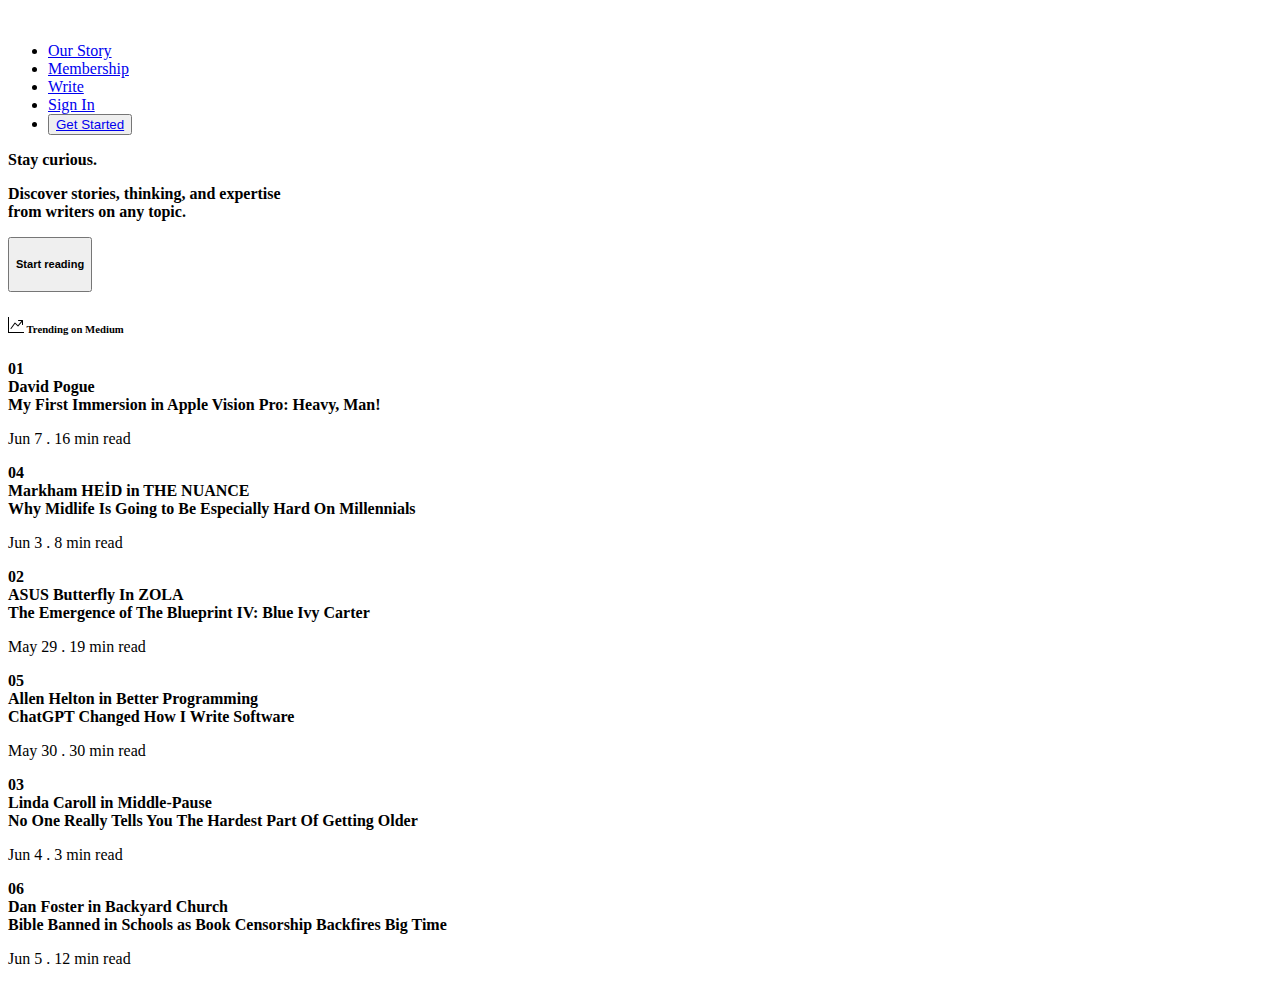
==== index.html @ 82dbeac1 "degisikligi sildim" ====
<!DOCTYPE html>
<html lang="en">
<head>
    <meta charset="UTF-8">
    <meta http-equiv="X-UA-Compatible" content="IE=edge">
    <meta name="viewport" content="width=device-width, initial-scale=1.0">
    <title>Document</title>
    <link href="https://cdn.jsdelivr.net/npm/bootstrap@5.3.0/dist/css/bootstrap.min.css" rel="stylesheet" integrity="sha384-9ndCyUaIbzAi2FUVXJi0CjmCapSmO7SnpJef0486qhLnuZ2cdeRhO02iuK6FUUVM" crossorigin="anonymous">
    <link rel="stylesheet" href="style.css">
    <link rel="stylesheet" href="https://cdn.jsdelivr.net/npm/bootstrap-icons@1.10.5/font/bootstrap-icons.css">
</head>
<body>
    <div class="main bg-warning">
        <nav class="navbar navbar-expand-lg bg-warning">
            <div class=" navbardiv container-fluid">
                <img class="myimg" src="/img/mediumlogo.png" alt="">
              <div class="  collapse navbar-collapse" id="navbarNav">
                <ul class="navbar-nav ms-auto mb-2 mb-lg-0">
                  <li class="nav-item">
                    <a class="nav-link" href="#">Our Story</a>
                  </li>
                  <li class="nav-item">
                    <a class="nav-link" href="#">Membership</a>
                  </li>
                  <li class="nav-item">
                    <a class="nav-link" href="#">Write</a>
                  </li>
                  <li class="nav-item">
                    <a class="nav-link" href="#">Sign In</a>
                  </li>
                  <li class="nav-item">
                    <button class="box1"><a class="nav-link text-white" href="#">Get Started</a></button>
                  </li>
                </ul>
              </div>
              
            </div>
          </nav>
          <div class="block"></div>

          <div class="container mt-5">
            <div class="row">
                <div class="col-6 staycol">
                    <p class="bigp"><b> Stay curious.</b></p>
                    <p class="littlep"><b> Discover stories, thinking, and expertise <br> from writers on any topic.</b></p>
                    <button class="box2">
                        <h5 class="starth5">Start reading</h5>
                    </button>
                </div>
            </div>
          </div>
    </div>
    <div class="block"></div>

    <div class="container mt-4">
        <h6><b><svg xmlns="http://www.w3.org/2000/svg" width="16" height="16" fill="currentColor" class="bi bi-graph-up-arrow" viewBox="0 0 16 16">
            <path fill-rule="evenodd" d="M0 0h1v15h15v1H0V0Zm10 3.5a.5.5 0 0 1 .5-.5h4a.5.5 0 0 1 .5.5v4a.5.5 0 0 1-1 0V4.9l-3.613 4.417a.5.5 0 0 1-.74.037L7.06 6.767l-3.656 5.027a.5.5 0 0 1-.808-.588l4-5.5a.5.5 0 0 1 .758-.06l2.609 2.61L13.445 4H10.5a.5.5 0 0 1-.5-.5Z"/>
          </svg> Trending on Medium</b></h6>
          <div class="row mt-3">
            <div class="col-4">
                <div class="box3">
                <div class="number"><b class="numbers">01</b></div>
                <div class="information">
                    <b class="nameb mb-3">David Pogue</b> <br>
                    <b class="">My First Immersion in Apple Vision Pro: Heavy, Man!</b>
                    <p class="date mt-2">Jun 7 . 16 min read</p>                                                  
                 </div>
                </div>
                <div class="box3">
                    <div class="number"><b class="numbers">04</b></div>
                    <div class="information">
                        <b class="nameb mb-3">Markham HEİD in THE NUANCE</b> <br>
                        <b class="">Why Midlife Is Going to Be Especially Hard On Millennials</b>
                        <p class="date mt-2">Jun 3 . 8 min read</p>                                                  
                     </div>
                    </div>
                </div>
                <div class="col-4">
                    <div class="box3">
                    <div class="number"><b class="numbers">02</b></div>
                    <div class="information">
                        <b class="nameb mb-3">ASUS Butterfly In ZOLA</b> <br>
                        <b class="">The Emergence of The Blueprint IV: Blue Ivy Carter</b>
                        <p class="date mt-2">May 29 . 19 min read</p>                                                  
                     </div>
                    </div>
                    <div class="box3">
                        <div class="number"><b class="numbers">05</b></div>
                        <div class="information">
                            <b class="nameb mb-3">Allen Helton
                                in
                                Better Programming</b> <br>
                            <b class="">ChatGPT Changed How I Write Software</b>
                            <p class="date mt-2">May 30 . 30 min read</p>                                                  
                         </div>
                        </div>
                    </div>
                    <div class="col-4">
                        <div class="box3">
                        <div class="number"><b class="numbers">03</b></div>
                        <div class="information">
                            <b class="nameb mb-3">Linda Caroll in Middle-Pause</b> <br>
                            <b class="">No One Really Tells You The Hardest Part Of Getting Older</b>
                            <p class="date mt-2">Jun 4 . 3 min read</p>                                                  
                         </div>
                        </div>
                        <div class="box3">
                            <div class="number"><b class="numbers">06</b></div>
                            <div class="information">
                                <b class="nameb mb-3">Dan Foster in Backyard Church</b> <br>
                                <b class="">Bible Banned in Schools as Book Censorship Backfires Big Time</b>
                                <p class="date mt-2">Jun 5 . 12 min read</p>                                                  
                             </div>
                            </div>
                        </div>
                

            </div>
          </div>
    <div class="block2"></div>

<div class="container endpart">
    <div class="row">
        <div class="col-8">
            <div class="row">
                <div class="col-8">
                    <!-- card icerik -->
                </div>
                <div class="col-4">
                    <!-- card img -->
                </div>
            </div>
        </div>
        <div class="col-4">
            <!-- sağ taraf -->
        </div>
    <!-- <div class="row endrow">
        <div class="col-8">
            <div class="row">
                <div class="col-8">
                    <p><b>David Pogue</b></p>
            <h4>My First Immersion in Apple Vision Pro: Heavy, Man!</h4>
            <p>This morning, I spent half an hour trying the Apple Vision Pro headset. Here’s the punch line: This is one freaking mind-...</p>
            <p class="date2">Jun 5 . 5 min read .</p>
                </div>
                <div class="col-4">
                    <img class="myimg2" src="/img/1_9Ptr0j3f7qdkuzr2-ZXPNQ.png" alt="">
                </div>
            </div>
        </div>
    </div>
    <div class="row endrow">
        <div class="col-8">
            <div class="row">
                <div class="col-8">
                    <p><b>
                        The Conversation U.S.
                        in
                        The Conversation</b></p>
            <h4>‘Across the Spider-Verse’ and the Latino legacy of Spider-Man</h4>
            <p>Latino characters have traditionally been underrepresented in mainstream comics. But Spider-Man’s backstory makes him...</p>
            <p class="date2">Jun 5 . 5 min read .</p>
                </div>
                <div class="col-4">
                    <img class="myimg2" src="/img/0_5p1Zh7jaZA_1yNiC.png" alt="">
                </div>
            </div>
        </div>
    </div>
    <div class="row endrow">
        <div class="col-8">
            <div class="row">
                <div class="col-8">
                    <p><b>Savala Nolan</b></p>
            <h4>In Praise of the Low-Key Summer</h4>
            <p>My fomo peaks this time of year, as the days get long and school lets out. I’ve always felt pressure to live my life during...</p>
            <p class="date2">Jun 5 . 5 min read .</p>
                </div>
                <div class="col-4">
                    <img class="myimg2" src="/img/savala.jpg" alt="">
                </div>
            </div>
        </div>
    </div>
    <div class="row endrow">
        <div class="col-8">
            <div class="row">
                <div class="col-8">
                    <p><b>Daniel Rizea
                        in
                        Entrepreneur's Handbook</b></p>
            <h4>What I’ve Learned After Holding One Thousand Interviews</h4>
            <p>How hiring works in startups and big companies</p>
            <p class="date2">Jun 5 . 5 min read .</p>
                </div>
                <div class="col-4">
                    <img class="myimg2" src="/img/daniel.jpg" alt="">
                </div>
            </div>
        </div>
    </div>
    <div class="row endrow">
        <div class="col-8">
            <div class="row">
                <div class="col-8">
                    <p><b>David Pogue</b></p>
            <h4>My First Immersion in Apple Vision Pro: Heavy, Man!</h4>
            <p>This morning, I spent half an hour trying the Apple Vision Pro headset. Here’s the punch line: This is one freaking mind-...</p>
            <p class="date2">Jun 5 . 5 min read .</p>
                </div>
                <div class="col-4">
                    <img class="myimg2" src="/img/1_9Ptr0j3f7qdkuzr2-ZXPNQ.png" alt="">
                </div>
            </div>
        </div>
    </div>
    <div class="row endrow">
        <div class="col-8">
            <div class="row">
                <div class="col-8">
                    <p><b>
                        The Conversation U.S.
                        in
                        The Conversation</b></p>
            <h4>‘Across the Spider-Verse’ and the Latino legacy of Spider-Man</h4>
            <p>Latino characters have traditionally been underrepresented in mainstream comics. But Spider-Man’s backstory makes him...</p>
            <p class="date2">Jun 5 . 5 min read .</p>
                </div>
                <div class="col-4">
                    <img class="myimg2" src="/img/0_5p1Zh7jaZA_1yNiC.png" alt="">
                </div>
            </div>
        </div>
    </div>
    <div class="row endrow">
        <div class="col-8">
            <div class="row">
                <div class="col-8">
                    <p><b>Savala Nolan</b></p>
            <h4>In Praise of the Low-Key Summer</h4>
            <p>My fomo peaks this time of year, as the days get long and school lets out. I’ve always felt pressure to live my life during...</p>
            <p class="date2">Jun 5 . 5 min read .</p>
                </div>
                <div class="col-4">
                    <img class="myimg2" src="/img/savala.jpg" alt="">
                </div>
            </div>
        </div>
    </div>
    <div class="row endrow">
        <div class="col-8">
            <div class="row">
                <div class="col-8">
                    <p><b>Daniel Rizea
                        in
                        Entrepreneur's Handbook</b></p>
            <h4>What I’ve Learned After Holding One Thousand Interviews</h4>
            <p>How hiring works in startups and big companies</p>
            <p class="date2">Jun 5 . 5 min read .</p>
                </div>
                <div class="col-4">
                    <img class="myimg2" src="/img/daniel.jpg" alt="">
                </div>
            </div>
        </div>
    </div>
    <div class="row endrow">
        <div class="col-8">
            <div class="row">
                <div class="col-8">
                    <p><b>David Pogue</b></p>
            <h4>My First Immersion in Apple Vision Pro: Heavy, Man!</h4>
            <p>This morning, I spent half an hour trying the Apple Vision Pro headset. Here’s the punch line: This is one freaking mind-...</p>
            <p class="date2">Jun 5 . 5 min read .</p>
                </div>
                <div class="col-4">
                    <img class="myimg2" src="/img/1_9Ptr0j3f7qdkuzr2-ZXPNQ.png" alt="">
                </div>
            </div>
        </div>
    </div>
        <div class="row endrow">
        <div class="col-8">
            <div class="row">
                <div class="col-8">
                    <p><b>
                        The Conversation U.S.
                        in
                        The Conversation</b></p>
            <h4>‘Across the Spider-Verse’ and the Latino legacy of Spider-Man</h4>
            <p>Latino characters have traditionally been underrepresented in mainstream comics. But Spider-Man’s backstory makes him...</p>
            <p class="date2">Jun 5 . 5 min read .</p>
                </div>
                <div class="col-4">
                    <img class="myimg2" src="/img/0_5p1Zh7jaZA_1yNiC.png" alt="">
                </div>
            </div>
        </div>
    </div>
    <div class="row endrow">
        <div class="col-8">
            <div class="row">
                <div class="col-8">
                    <p><b>Savala Nolan</b></p>
            <h4>In Praise of the Low-Key Summer</h4>
            <p>My fomo peaks this time of year, as the days get long and school lets out. I’ve always felt pressure to live my life during...</p>
            <p class="date2">Jun 5 . 5 min read .</p>
                </div>
                <div class="col-4">
                    <img class="myimg2" src="/img/savala.jpg" alt="">
                </div>
            </div>
        </div>
    </div>
    <div class="row endrow">
        <div class="col-8">
            <div class="row">
                <div class="col-8">
                    <p><b>Daniel Rizea
                        in
                        Entrepreneur's Handbook</b></p>
            <h4>What I’ve Learned After Holding One Thousand Interviews</h4>
            <p>How hiring works in startups and big companies</p>
            <p class="date2">Jun 5 . 5 min read .</p>
                </div>
                <div class="col-4">
                    <img class="myimg2" src="/img/daniel.jpg" alt="">
                </div>
            </div>
        </div>
     -->
    </div>

</div>
</div>




</body>
</html>
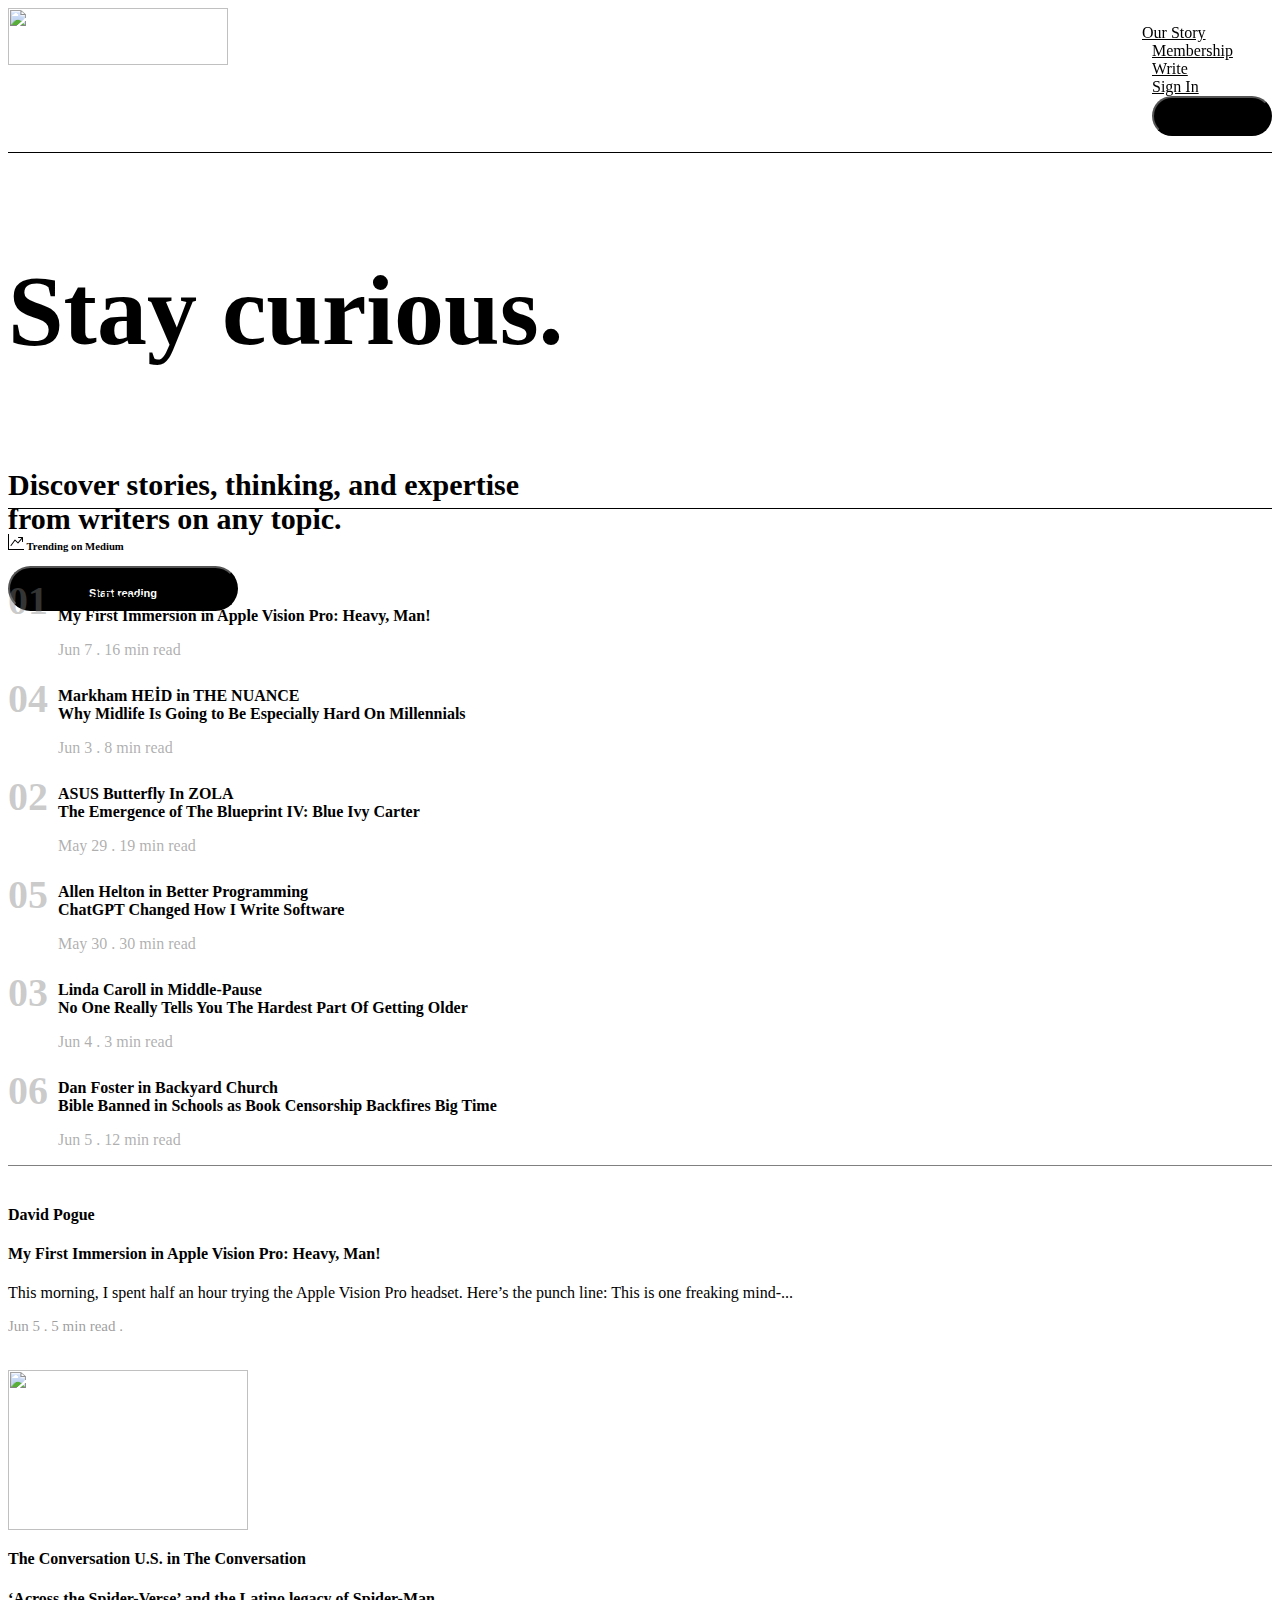
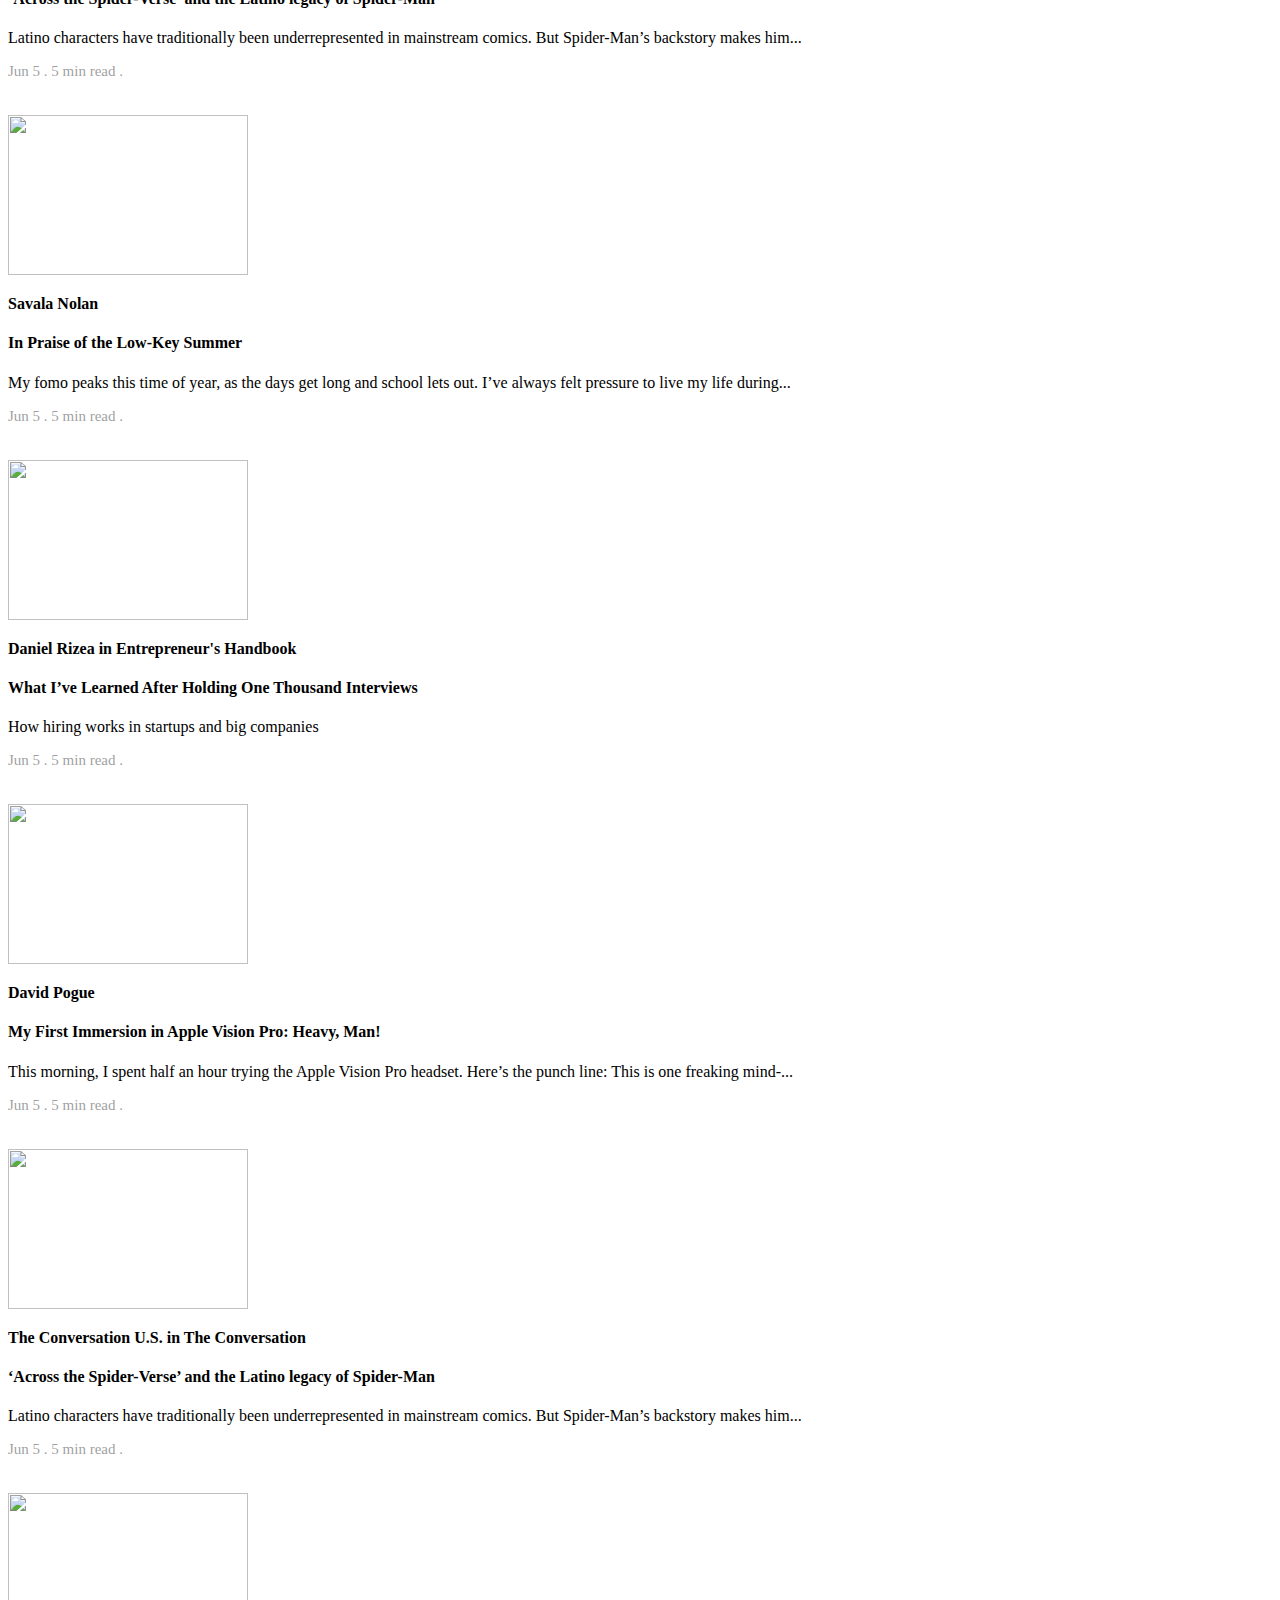
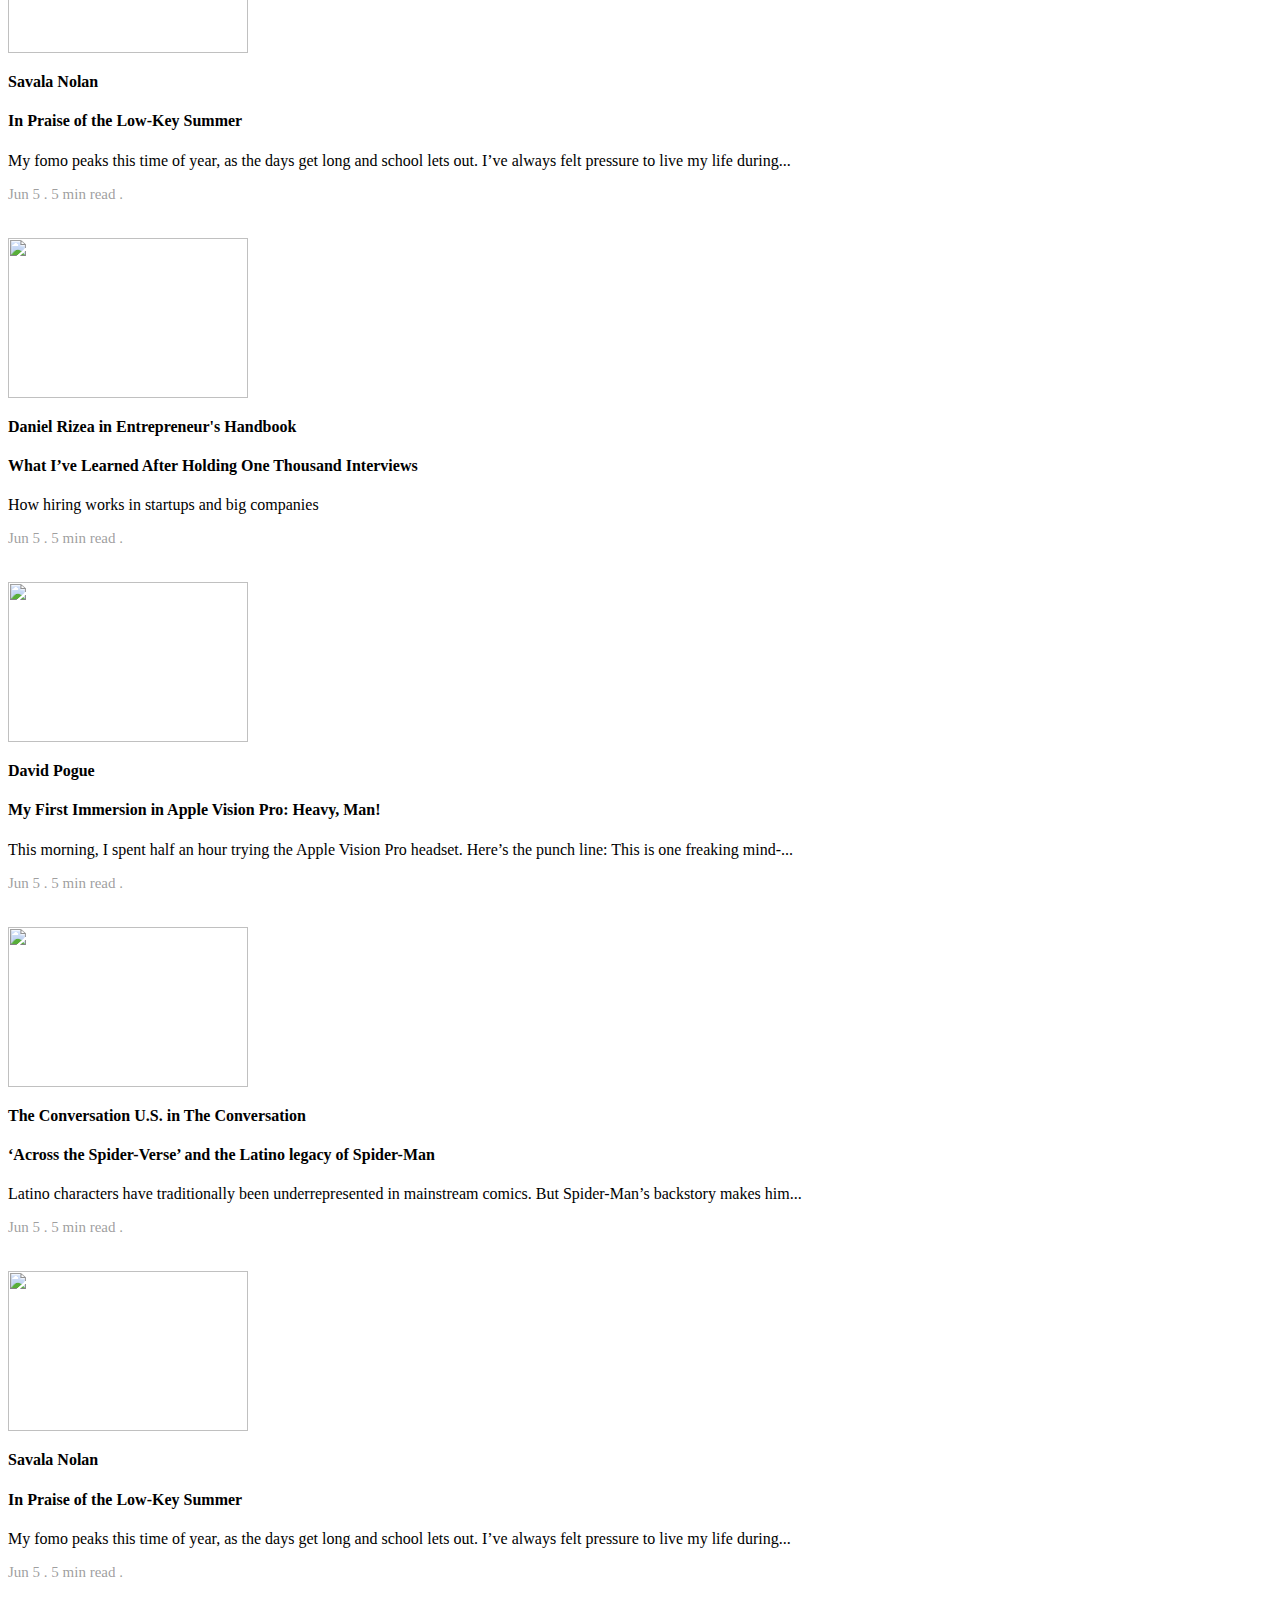
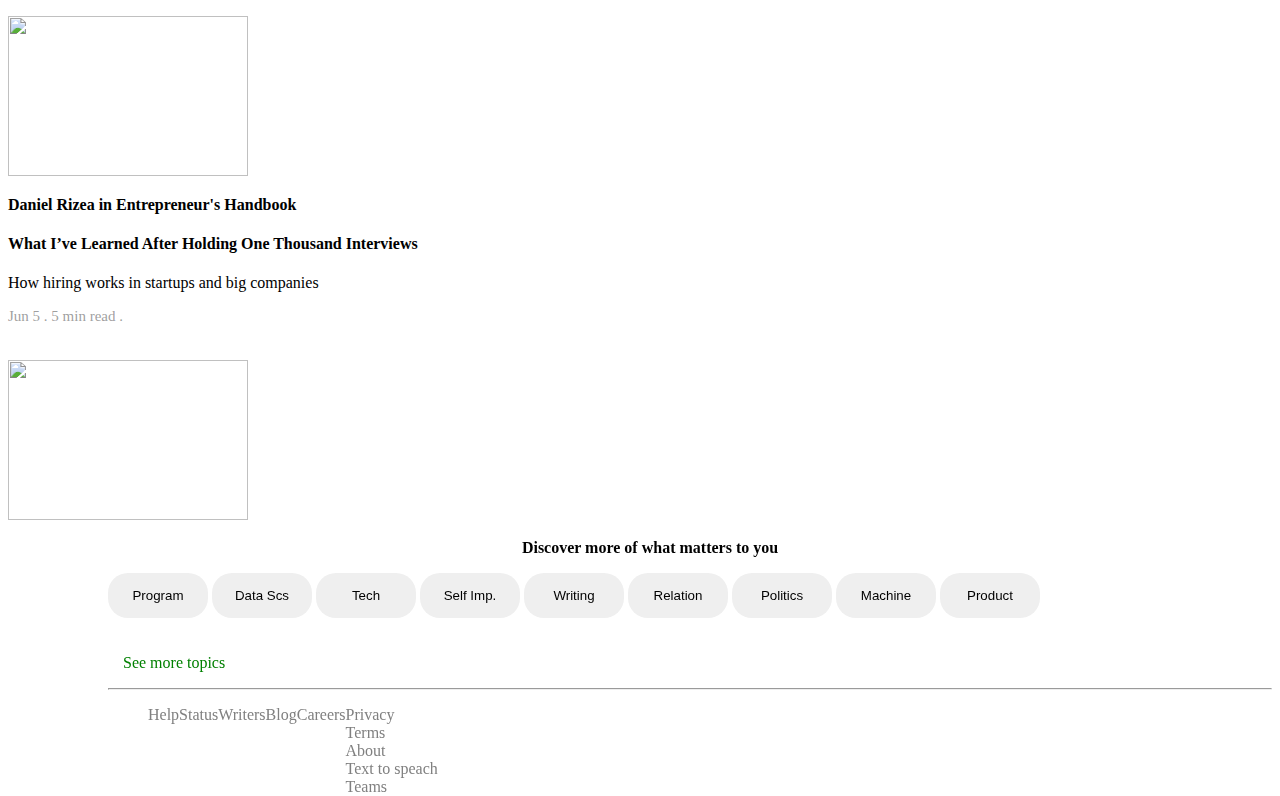
==== commit cfea6f9a: "anasayfa finiş" ====
--- a/index.html
+++ b/index.html
@@ -13,7 +13,7 @@
     <div class="main bg-warning">
         <nav class="navbar navbar-expand-lg bg-warning">
             <div class=" navbardiv container-fluid">
-                <img class="myimg" src="/img/mediumlogo.png" alt="">
+                <img class="myimg" src="./img/mediumlogo.png" alt="">
               <div class="  collapse navbar-collapse" id="navbarNav">
                 <ul class="navbar-nav ms-auto mb-2 mb-lg-0">
                   <li class="nav-item">
@@ -121,37 +121,17 @@
 
 <div class="container endpart">
     <div class="row">
-        <div class="col-8">
+        <div class="col-7 endcol8">
             <div class="row">
                 <div class="col-8">
-                    <!-- card icerik -->
-                </div>
-                <div class="col-4">
-                    <!-- card img -->
-                </div>
-            </div>
-        </div>
-        <div class="col-4">
-            <!-- sağ taraf -->
-        </div>
-    <!-- <div class="row endrow">
-        <div class="col-8">
-            <div class="row">
-                <div class="col-8">
                     <p><b>David Pogue</b></p>
-            <h4>My First Immersion in Apple Vision Pro: Heavy, Man!</h4>
-            <p>This morning, I spent half an hour trying the Apple Vision Pro headset. Here’s the punch line: This is one freaking mind-...</p>
-            <p class="date2">Jun 5 . 5 min read .</p>
+                    <h4>My First Immersion in Apple Vision Pro: Heavy, Man!</h4>
+                    <p>This morning, I spent half an hour trying the Apple Vision Pro headset. Here’s the punch line: This is one freaking mind-...</p>
+                    <p class="date2">Jun 5 . 5 min read .</p>
                 </div>
                 <div class="col-4">
                     <img class="myimg2" src="/img/1_9Ptr0j3f7qdkuzr2-ZXPNQ.png" alt="">
                 </div>
-            </div>
-        </div>
-    </div>
-    <div class="row endrow">
-        <div class="col-8">
-            <div class="row">
                 <div class="col-8">
                     <p><b>
                         The Conversation U.S.
@@ -164,12 +144,6 @@
                 <div class="col-4">
                     <img class="myimg2" src="/img/0_5p1Zh7jaZA_1yNiC.png" alt="">
                 </div>
-            </div>
-        </div>
-    </div>
-    <div class="row endrow">
-        <div class="col-8">
-            <div class="row">
                 <div class="col-8">
                     <p><b>Savala Nolan</b></p>
             <h4>In Praise of the Low-Key Summer</h4>
@@ -179,12 +153,6 @@
                 <div class="col-4">
                     <img class="myimg2" src="/img/savala.jpg" alt="">
                 </div>
-            </div>
-        </div>
-    </div>
-    <div class="row endrow">
-        <div class="col-8">
-            <div class="row">
                 <div class="col-8">
                     <p><b>Daniel Rizea
                         in
@@ -196,27 +164,15 @@
                 <div class="col-4">
                     <img class="myimg2" src="/img/daniel.jpg" alt="">
                 </div>
-            </div>
-        </div>
-    </div>
-    <div class="row endrow">
-        <div class="col-8">
-            <div class="row">
                 <div class="col-8">
                     <p><b>David Pogue</b></p>
-            <h4>My First Immersion in Apple Vision Pro: Heavy, Man!</h4>
-            <p>This morning, I spent half an hour trying the Apple Vision Pro headset. Here’s the punch line: This is one freaking mind-...</p>
-            <p class="date2">Jun 5 . 5 min read .</p>
+                    <h4>My First Immersion in Apple Vision Pro: Heavy, Man!</h4>
+                    <p>This morning, I spent half an hour trying the Apple Vision Pro headset. Here’s the punch line: This is one freaking mind-...</p>
+                    <p class="date2">Jun 5 . 5 min read .</p>
                 </div>
                 <div class="col-4">
                     <img class="myimg2" src="/img/1_9Ptr0j3f7qdkuzr2-ZXPNQ.png" alt="">
                 </div>
-            </div>
-        </div>
-    </div>
-    <div class="row endrow">
-        <div class="col-8">
-            <div class="row">
                 <div class="col-8">
                     <p><b>
                         The Conversation U.S.
@@ -229,12 +185,6 @@
                 <div class="col-4">
                     <img class="myimg2" src="/img/0_5p1Zh7jaZA_1yNiC.png" alt="">
                 </div>
-            </div>
-        </div>
-    </div>
-    <div class="row endrow">
-        <div class="col-8">
-            <div class="row">
                 <div class="col-8">
                     <p><b>Savala Nolan</b></p>
             <h4>In Praise of the Low-Key Summer</h4>
@@ -244,12 +194,6 @@
                 <div class="col-4">
                     <img class="myimg2" src="/img/savala.jpg" alt="">
                 </div>
-            </div>
-        </div>
-    </div>
-    <div class="row endrow">
-        <div class="col-8">
-            <div class="row">
                 <div class="col-8">
                     <p><b>Daniel Rizea
                         in
@@ -261,27 +205,15 @@
                 <div class="col-4">
                     <img class="myimg2" src="/img/daniel.jpg" alt="">
                 </div>
-            </div>
-        </div>
-    </div>
-    <div class="row endrow">
-        <div class="col-8">
-            <div class="row">
                 <div class="col-8">
                     <p><b>David Pogue</b></p>
-            <h4>My First Immersion in Apple Vision Pro: Heavy, Man!</h4>
-            <p>This morning, I spent half an hour trying the Apple Vision Pro headset. Here’s the punch line: This is one freaking mind-...</p>
-            <p class="date2">Jun 5 . 5 min read .</p>
+                    <h4>My First Immersion in Apple Vision Pro: Heavy, Man!</h4>
+                    <p>This morning, I spent half an hour trying the Apple Vision Pro headset. Here’s the punch line: This is one freaking mind-...</p>
+                    <p class="date2">Jun 5 . 5 min read .</p>
                 </div>
                 <div class="col-4">
                     <img class="myimg2" src="/img/1_9Ptr0j3f7qdkuzr2-ZXPNQ.png" alt="">
                 </div>
-            </div>
-        </div>
-    </div>
-        <div class="row endrow">
-        <div class="col-8">
-            <div class="row">
                 <div class="col-8">
                     <p><b>
                         The Conversation U.S.
@@ -294,12 +226,6 @@
                 <div class="col-4">
                     <img class="myimg2" src="/img/0_5p1Zh7jaZA_1yNiC.png" alt="">
                 </div>
-            </div>
-        </div>
-    </div>
-    <div class="row endrow">
-        <div class="col-8">
-            <div class="row">
                 <div class="col-8">
                     <p><b>Savala Nolan</b></p>
             <h4>In Praise of the Low-Key Summer</h4>
@@ -309,12 +235,6 @@
                 <div class="col-4">
                     <img class="myimg2" src="/img/savala.jpg" alt="">
                 </div>
-            </div>
-        </div>
-    </div>
-    <div class="row endrow">
-        <div class="col-8">
-            <div class="row">
                 <div class="col-8">
                     <p><b>Daniel Rizea
                         in
@@ -328,10 +248,44 @@
                 </div>
             </div>
         </div>
-     -->
+        <div class="col-5 stickycol">
+            <p class="endhead"><b>Discover more of what matters to you</b></p>
+            <div class="box5">
+                <button class="my2button">Program</button>
+                <button class="my2button">Data Scs</button>
+                <button class="my2button">Tech</button>
+                <button class="my2button">Self Imp.</button>
+                <button class="my2button">Writing</button>
+                <button class="my2button">Relation</button>
+                <button class="my2button">Politics</button>
+                <button class="my2button">Machine</button>  
+                <button class="my2button">Product</button>
+                <p class="greenp"><a href="">See more topics</a></p>
+                <hr>
+                <ul class="endul">
+                    <div class="end2div">
+                    <li><a href="">Help</a></li>
+                    <li><a href="">Status</a></li>
+                    <li><a href="">Writers</a></li>
+                    <li><a href="">Blog</a></li>
+                    <li><a href="">Careers</a></li>
+                    </div>
+                    <div class="end3div">
+                    <li><a href="">Privacy</a></li>
+                    <li><a href="">Terms</a></li>
+                    <li><a href="">About</a></li>
+                    <li><a href="">Text to speach</a></li>
+                    <li><a href="">Teams</a></li>
+                    </div>
+
+                </ul>  
+            </div>
+
+            </div>
+        </div>
+   
     </div>
 
-</div>
 </div>
 
 
--- a/style.css
+++ b/style.css
@@ -0,0 +1,152 @@
+@import url("https://cdn.jsdelivr.net/npm/bootstrap-icons@1.10.5/font/bootstrap-icons.css");
+.main{
+    width: 100%;
+    height: 500px;
+}
+ul li a{
+list-style-type: none;
+color: black;
+}
+ul li a:hover{
+    color: black;
+}
+ul li{
+    text-decoration: none;
+}
+.nav ul{
+    list-style-type: none;
+}
+.myimg{
+    width: 220px;
+    height: 57px;
+}
+.navbar ul li a{
+    color: black;
+}
+.navbardiv{
+    display: flex;
+    justify-content: space-between;
+}
+.navbar{
+    position: sticky;
+    top: 0;
+    z-index: 9999;
+}
+.navbar li{
+    display: flex;
+    margin-left: 10px;
+}
+.navbar li:first-child{
+    margin-left: 0;
+}
+.block{
+    width: 100%;
+    background-color: black;
+    height: 1px;
+}
+.bigp{
+    font-size: 100px;
+}
+.staycol{
+    width: 60%;
+}
+.littlep{
+    font-size: 30px;
+}
+.box1{
+    background-color: black;
+    width: 120px;
+    height: 40px;
+    border-radius: 20px;
+}
+.box2{
+    background-color: black;
+    width: 230px;
+    height: 45px;
+    border-radius: 25px;
+}
+.starth5{
+    color:white;
+}
+.numbers{
+    color: rgba(128, 128, 128, 0.405);
+    font-size: 40px;
+}
+.box3{
+    display: flex;
+}
+.information{
+    margin-top: 12px;
+    margin-left: 10px;
+}
+.date{
+    color: rgba(128, 128, 128, 0.629);
+}
+.block2{
+    width: 100%;
+    height: 1px;
+    background-color: gray;
+}
+.endpart{
+    margin-top: 40px;
+}
+.myimg2{
+    margin-top: 20px;
+    width: 240px;
+    height: 160px;
+}
+.endrow{
+    margin-bottom: 30px;
+}
+.date2{
+    font-size: 15px;
+    color: rgba(128, 128, 128, 0.766);
+
+}
+.endhead{
+    margin-left: 20px;
+    margin-top: 15px;
+    text-align: center;
+}
+.my2button{
+    margin-bottom: 20px;
+    width: 100px;
+    height: 45px;
+    border-radius: 20px;
+    border: none;
+}
+.box5{
+    margin-left: 100px;
+}
+.greenp a{
+    text-decoration: none;
+    color: green;
+}
+.greenp a:hover{
+    color: black;
+}
+.greenp{
+    margin-left: 15px;
+}
+.endul{
+    display: flex;
+}
+.endul li a{
+    text-decoration: none;
+    color: gray;
+}
+.endul li{
+    list-style-type: none;
+}
+.endul li a:hover{
+    color: gray;
+}
+.end2div{
+    display: flex;
+}
+.stickycol{
+    right: 30px;
+    top: 100px;
+    height: 200px;
+    position: sticky;
+}